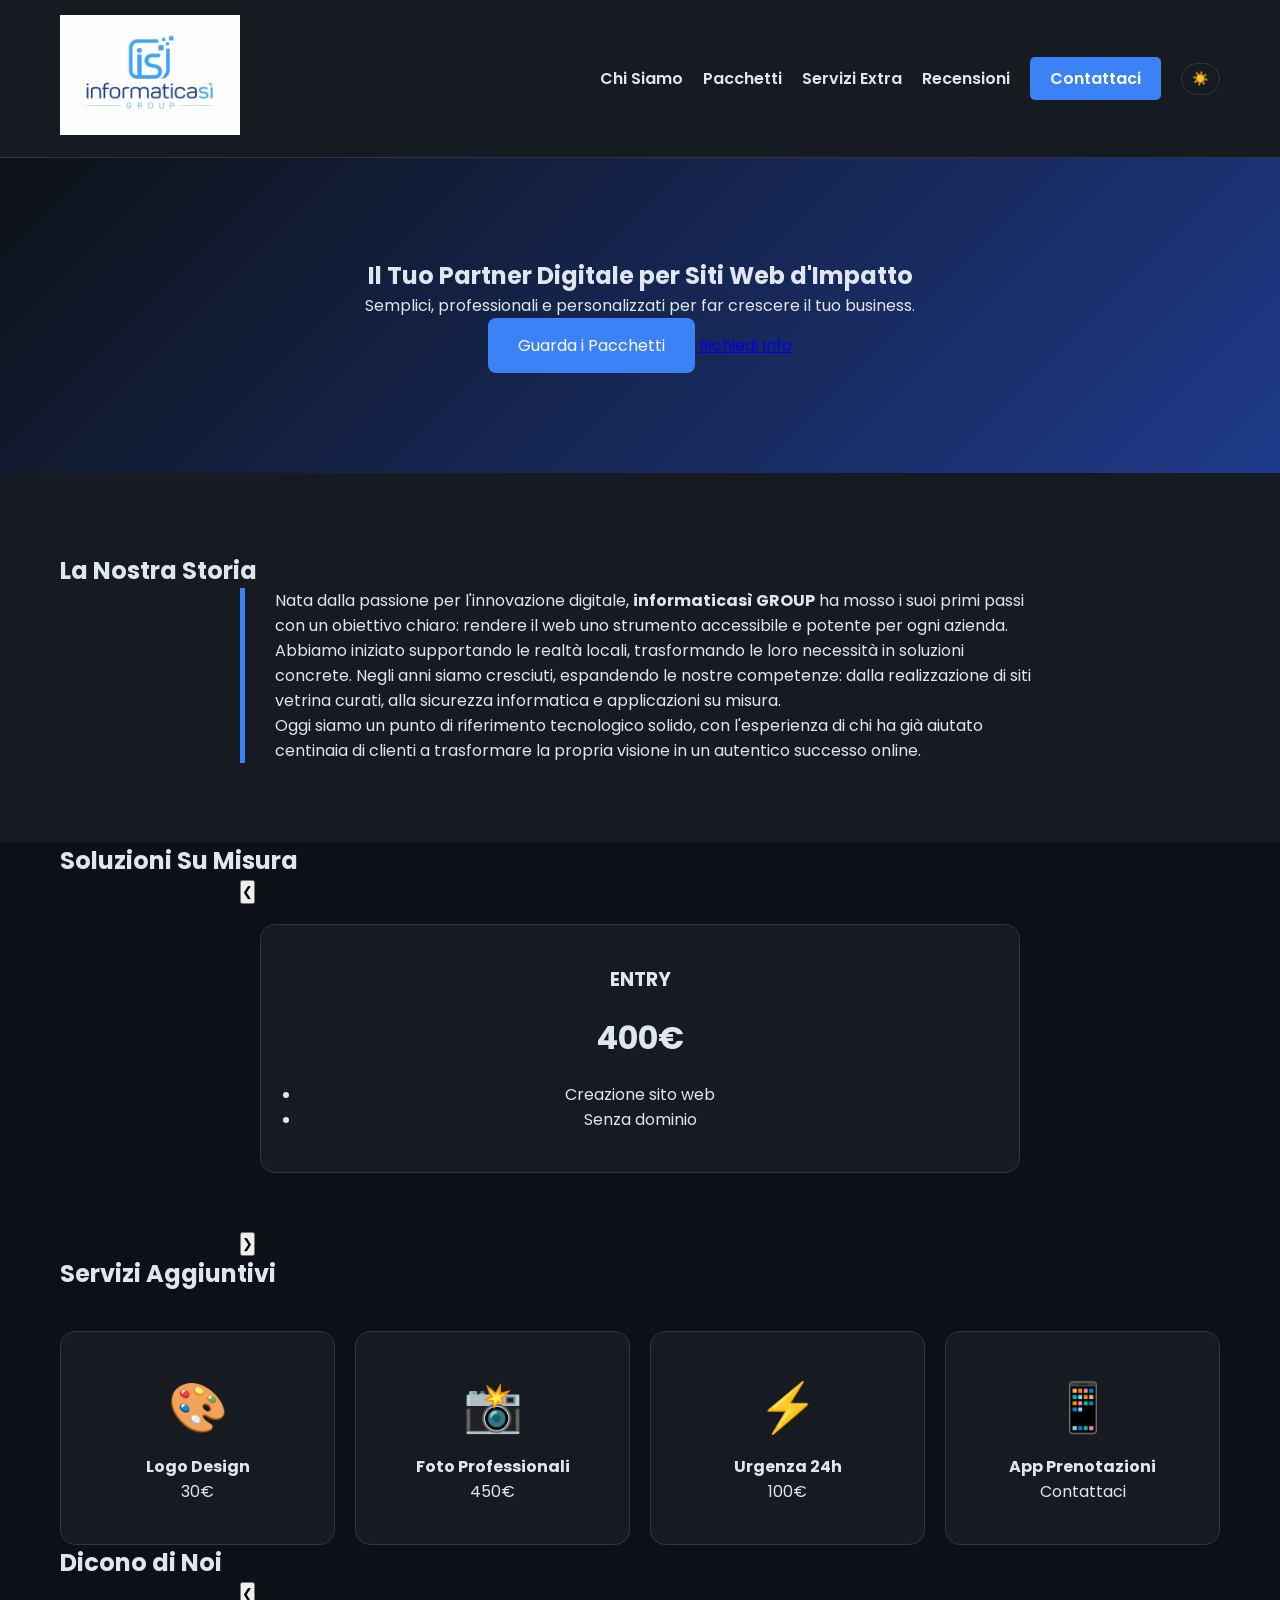
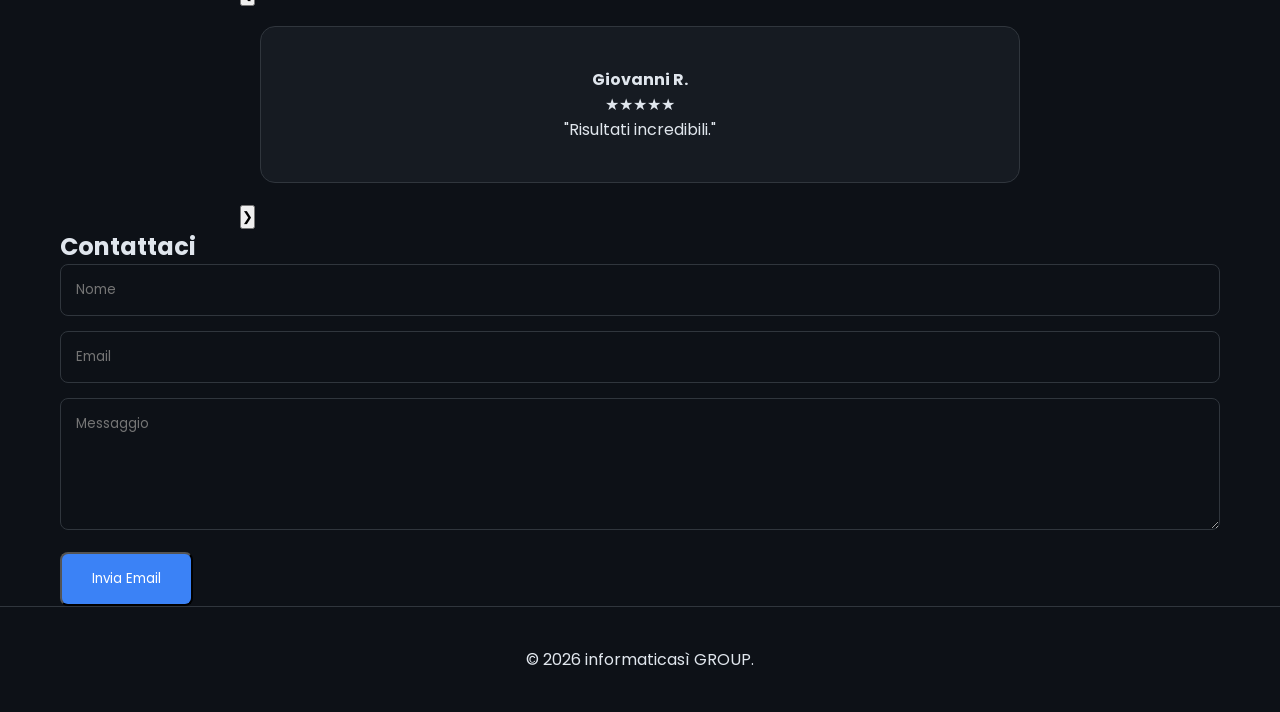
==== index.html @ b67567ad "v2" ====
<!DOCTYPE html>
<html lang="it" data-theme="dark">
<head>
    <meta charset="UTF-8">
    <meta name="viewport" content="width=device-width, initial-scale=1.0">
    <title>informaticasì GROUP - Soluzioni Web Professionali</title>
    <link rel="preconnect" href="https://fonts.googleapis.com">
    <link rel="preconnect" href="https://fonts.gstatic.com" crossorigin>
    <link href="https://fonts.googleapis.com/css2?family=Poppins:wght@300;400;600;700&display=swap" rel="stylesheet">
    <link rel="stylesheet" href="style.css">
</head>
<body>

    <header class="header-main">
        <div class="container header-container">
            <div class="logo-container">
                <img src="logo.jpg" alt="informaticasì GROUP Logo" class="logo-large">
            </div>
            <nav class="nav-main">
                <ul>
                    <li><a href="#storia">Chi Siamo</a></li>
                    <li><a href="#pacchetti">Pacchetti</a></li>
                    <li><a href="#servizi">Servizi Extra</a></li>
                    <li><a href="#recensioni">Recensioni</a></li>
                    <li><a href="#contatti" class="btn-accent">Contattaci</a></li>
                    <li>
                        <button id="theme-toggle" class="theme-btn" aria-label="Cambia Tema">
                            <span class="icon-sun">☀️</span>
                            <span class="icon-moon">🌙</span>
                        </button>
                    </li>
                </ul>
            </nav>
        </div>
    </header>

    <section class="hero-section">
        <div class="container hero-container">
            <div class="hero-content">
                <h1>Il Tuo Partner Digitale per Siti Web d'Impatto</h1>
                <p>Semplici, professionali e personalizzati per far crescere il tuo business.</p>
                <div class="hero-btns">
                    <a href="#pacchetti" class="btn-main">Guarda i Pacchetti</a>
                    <a href="#contatti" class="btn-secondary">Richiedi Info</a>
                </div>
            </div>
        </div>
    </section>

    <section id="storia" class="history-section">
        <div class="container">
            <h2 class="section-title">La Nostra Storia</h2>
            <div class="history-content">
                <div class="history-text">
                    <p>Nata dalla passione per l'innovazione digitale, <strong>informaticasì GROUP</strong> ha mosso i suoi primi passi con un obiettivo chiaro: rendere il web uno strumento accessibile e potente per ogni azienda.</p>
                    <p>Abbiamo iniziato supportando le realtà locali, trasformando le loro necessità in soluzioni concrete. Negli anni siamo cresciuti, espandendo le nostre competenze: dalla realizzazione di siti vetrina curati, alla sicurezza informatica e applicazioni su misura.</p>
                    <p>Oggi siamo un punto di riferimento tecnologico solido, con l'esperienza di chi ha già aiutato centinaia di clienti a trasformare la propria visione in un autentico successo online.</p>
                </div>
            </div>
        </div>
    </section>

    <section id="pacchetti" class="packages-section">
        <div class="container">
            <h2 class="section-title">Soluzioni Su Misura</h2>
            <div class="carousel-container" id="packages-carousel">
                <button class="carousel-btn prev-btn">&#10094;</button>
                <div class="carousel-track">
                    <div class="carousel-slide">
                        <div class="package-card">
                            <h3>ENTRY</h3>
                            <p class="price">400€</p>
                            <ul class="features-list"><li>Creazione sito web</li><li>Senza dominio</li></ul>
                        </div>
                    </div>
                    <div class="carousel-slide">
                        <div class="package-card">
                            <h3>REGULAR</h3>
                            <p class="price">600€</p>
                            <ul class="features-list"><li>Aggiornamenti periodici</li><li>Manutenzione</li><li>No dominio</li></ul>
                        </div>
                    </div>
                    <div class="carousel-slide">
                        <div class="package-card featured">
                            <h3>ADVANCED</h3>
                            <p class="price">1100€</p>
                            <ul class="features-list"><li>Assistenza bot 24/7</li><li>Acquisto dominio</li><li>Sicurezza inclusa</li></ul>
                        </div>
                    </div>
                    <div class="carousel-slide">
                        <div class="package-card premium">
                            <h3>PREMIUM</h3>
                            <p class="price"><span class="strikethrough">2300€</span> <span class="discounted">1800€</span></p>
                            <ul class="features-list"><li>Tutto incluso</li><li>Supporto prioritario</li><li>Ottimizzazione SEO</li></ul>
                        </div>
                    </div>
                </div>
                <button class="carousel-btn next-btn">&#10095;</button>
                <div class="carousel-dots"></div>
            </div>
        </div>
    </section>

    <section id="servizi" class="services-section">
        <div class="container">
            <h2 class="section-title">Servizi Aggiuntivi</h2>
            <div class="services-grid">
                <div class="service-card"><div class="service-icon">🎨</div><h4>Logo Design</h4><p class="service-price">30€</p></div>
                <div class="service-card"><div class="service-icon">📸</div><h4>Foto Professionali</h4><p class="service-price">450€</p></div>
                <div class="service-card"><div class="service-icon">⚡</div><h4>Urgenza 24h</h4><p class="service-price">100€</p></div>
                <div class="service-card"><div class="service-icon">📱</div><h4>App Prenotazioni</h4><p class="service-price">Contattaci</p></div>
            </div>
        </div>
    </section>

    <section id="recensioni" class="reviews-section">
        <div class="container">
            <h2 class="section-title">Dicono di Noi</h2>
            <div class="carousel-container" id="reviews-carousel">
                <button class="carousel-btn prev-btn">&#10094;</button>
                <div class="carousel-track">
                    <div class="carousel-slide"><div class="review-card"><h4>Giovanni R.</h4><div class="rating">★★★★★</div><p>"Risultati incredibili."</p></div></div>
                    <div class="carousel-slide"><div class="review-card"><h4>Marta B.</h4><div class="rating">★★★★★</div><p>"Professionalità unica."</p></div></div>
                    </div>
                <button class="carousel-btn next-btn">&#10095;</button>
                <div class="carousel-dots"></div>
            </div>
        </div>
    </section>

    <section id="contatti" class="contact-section">
        <div class="container">
            <h2 class="section-title">Contattaci</h2>
            <form action="https://formspree.io/f/maqapvoq" method="POST" class="contact-form-modern">
                <div class="form-group"><input type="text" name="name" placeholder="Nome" required></div>
                <div class="form-group"><input type="email" name="_replyto" placeholder="Email" required></div>
                <div class="form-group"><textarea name="message" rows="5" placeholder="Messaggio" required></textarea></div>
                <button type="submit" class="btn-main">Invia Email</button>
            </form>
        </div>
    </section>

    <footer class="footer-main"><p>&copy; 2026 informaticasì GROUP.</p></footer>

    <script src="script.js"></script>
</body>
</html>
---- style.css ----
:root {
    --bg-color: #0d1117;
    --surface-color: #161b22;
    --text-main: #e0e6ed;
    --text-muted: #8b949e;
    --primary-cyan: #3b82f6;
    --accent-gold: #f59e0b;
    --border-color: #30363d;
}

[data-theme="light"] {
    --bg-color: #f4f7f6;
    --surface-color: #ffffff;
    --text-main: #1a1a1a;
    --text-muted: #4a4a4a;
    --border-color: #e5e7eb;
}

* { margin: 0; padding: 0; box-sizing: border-box; font-family: 'Poppins', sans-serif; transition: 0.3s; }
body { background-color: var(--bg-color); color: var(--text-main); }
.container { max-width: 1200px; margin: 0 auto; padding: 0 20px; }

header { background: var(--surface-color); padding: 15px 0; position: sticky; top: 0; z-index: 100; border-bottom: 1px solid var(--border-color); }
.header-container { display: flex; justify-content: space-between; align-items: center; }
.logo-large { max-height: 120px; }

.nav-main ul { display: flex; list-style: none; gap: 20px; align-items: center; }
.nav-main a { text-decoration: none; color: var(--text-main); font-weight: 600; }
.btn-accent { background: var(--primary-cyan); padding: 10px 20px; border-radius: 5px; color: white !important; }

.hero-section { padding: 100px 0; text-align: center; background: linear-gradient(135deg, var(--bg-color), #1e3a8a); }
.btn-main { background: var(--primary-cyan); color: white; padding: 15px 30px; text-decoration: none; border-radius: 8px; display: inline-block; }

.history-section { padding: 80px 0; background: var(--surface-color); }
.history-content { border-left: 5px solid var(--primary-cyan); padding-left: 30px; max-width: 800px; margin: 0 auto; }

.carousel-container { position: relative; overflow: hidden; max-width: 800px; margin: 0 auto; }
.carousel-track { display: flex; transition: 0.5s ease-in-out; }
.carousel-slide { min-width: 100%; padding: 20px; }

.package-card, .review-card, .service-card { background: var(--surface-color); padding: 40px; border-radius: 15px; border: 1px solid var(--border-color); text-align: center; }
.price { font-size: 2rem; font-weight: bold; margin: 20px 0; }
.strikethrough { text-decoration: line-through; color: #ef4444; font-size: 1.2rem; }
.discounted { color: var(--accent-gold); font-size: 2.5rem; }

.services-grid { display: grid; grid-template-columns: repeat(auto-fit, minmax(200px, 1fr)); gap: 20px; margin-top: 40px; }
.service-icon { font-size: 3rem; margin-bottom: 10px; }

.contact-form-modern input, .contact-form-modern textarea { width: 100%; padding: 15px; margin-bottom: 15px; background: var(--bg-color); border: 1px solid var(--border-color); color: var(--text-main); border-radius: 8px; }
.theme-btn { cursor: pointer; background: none; border: 1px solid var(--border-color); color: var(--text-main); padding: 5px 10px; border-radius: 20px; }

[data-theme="dark"] .icon-moon, [data-theme="light"] .icon-sun { display: none; }
footer { padding: 40px; text-align: center; border-top: 1px solid var(--border-color); }
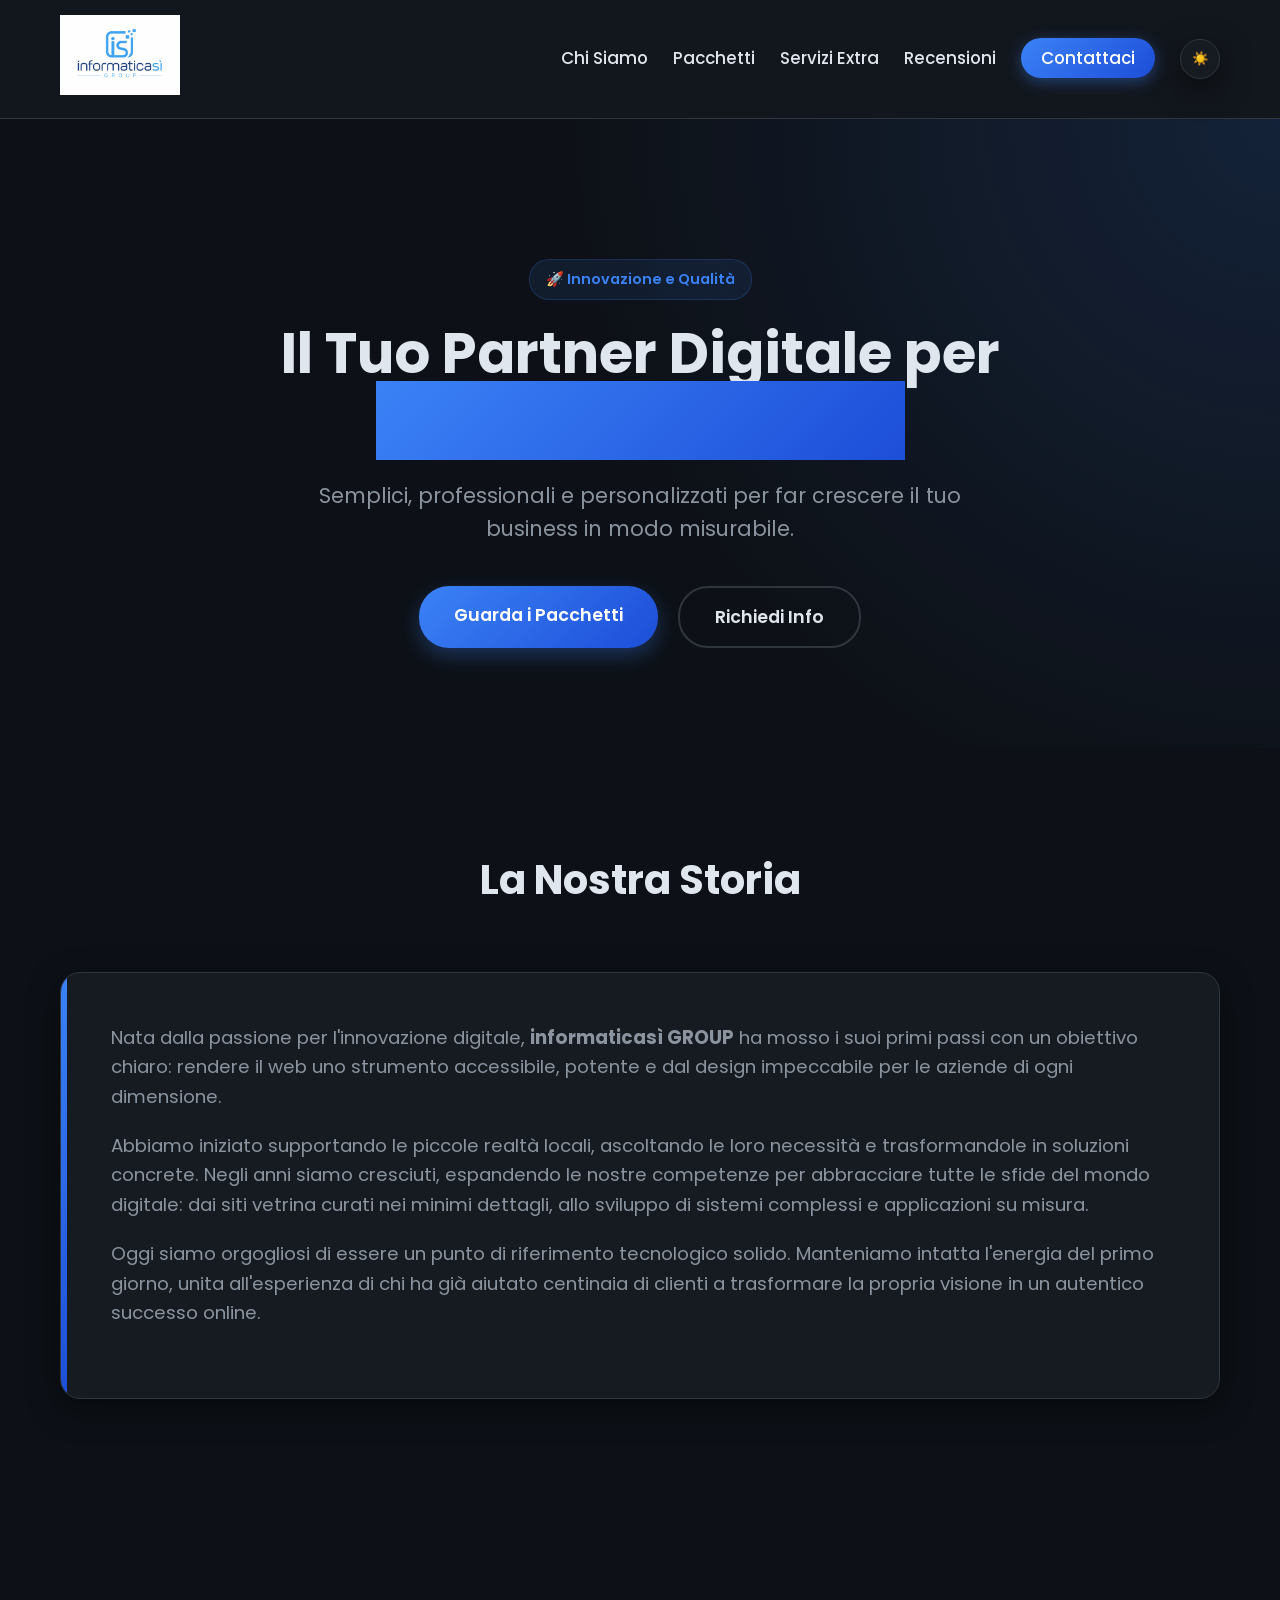
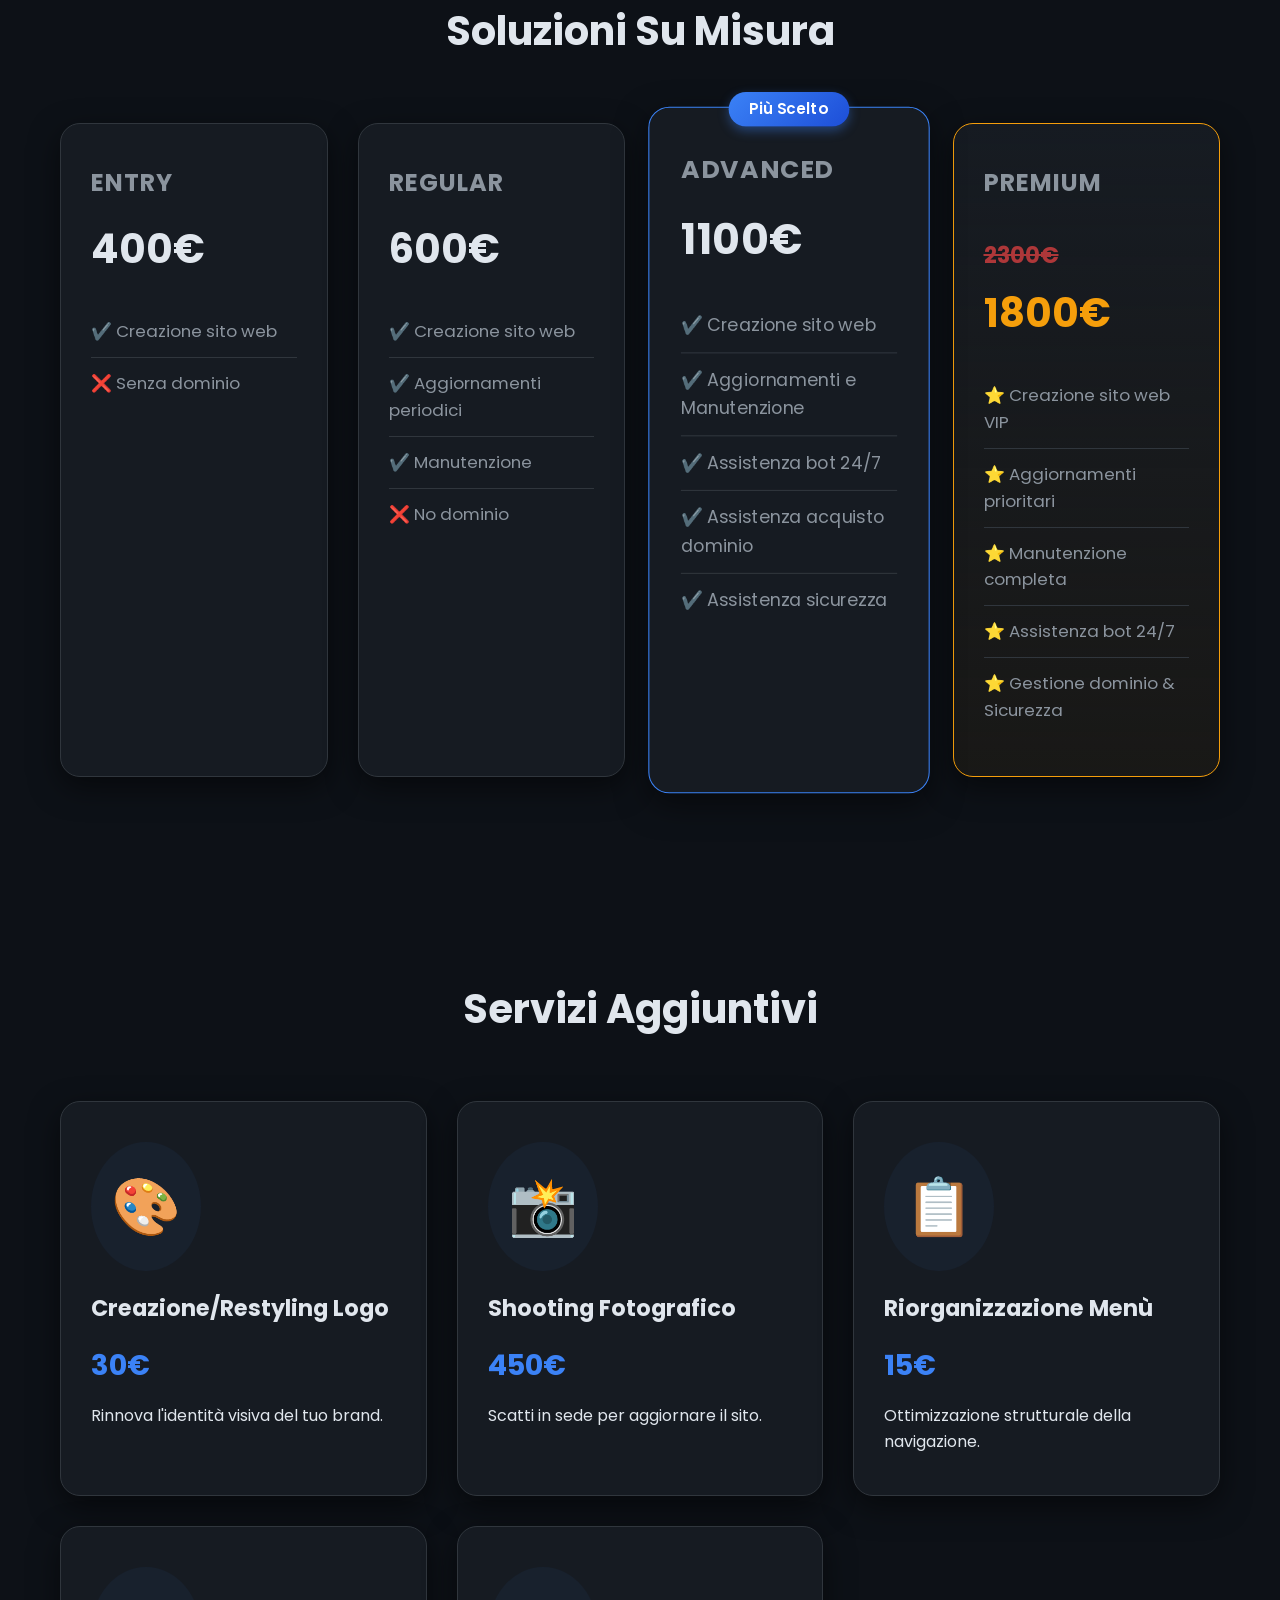
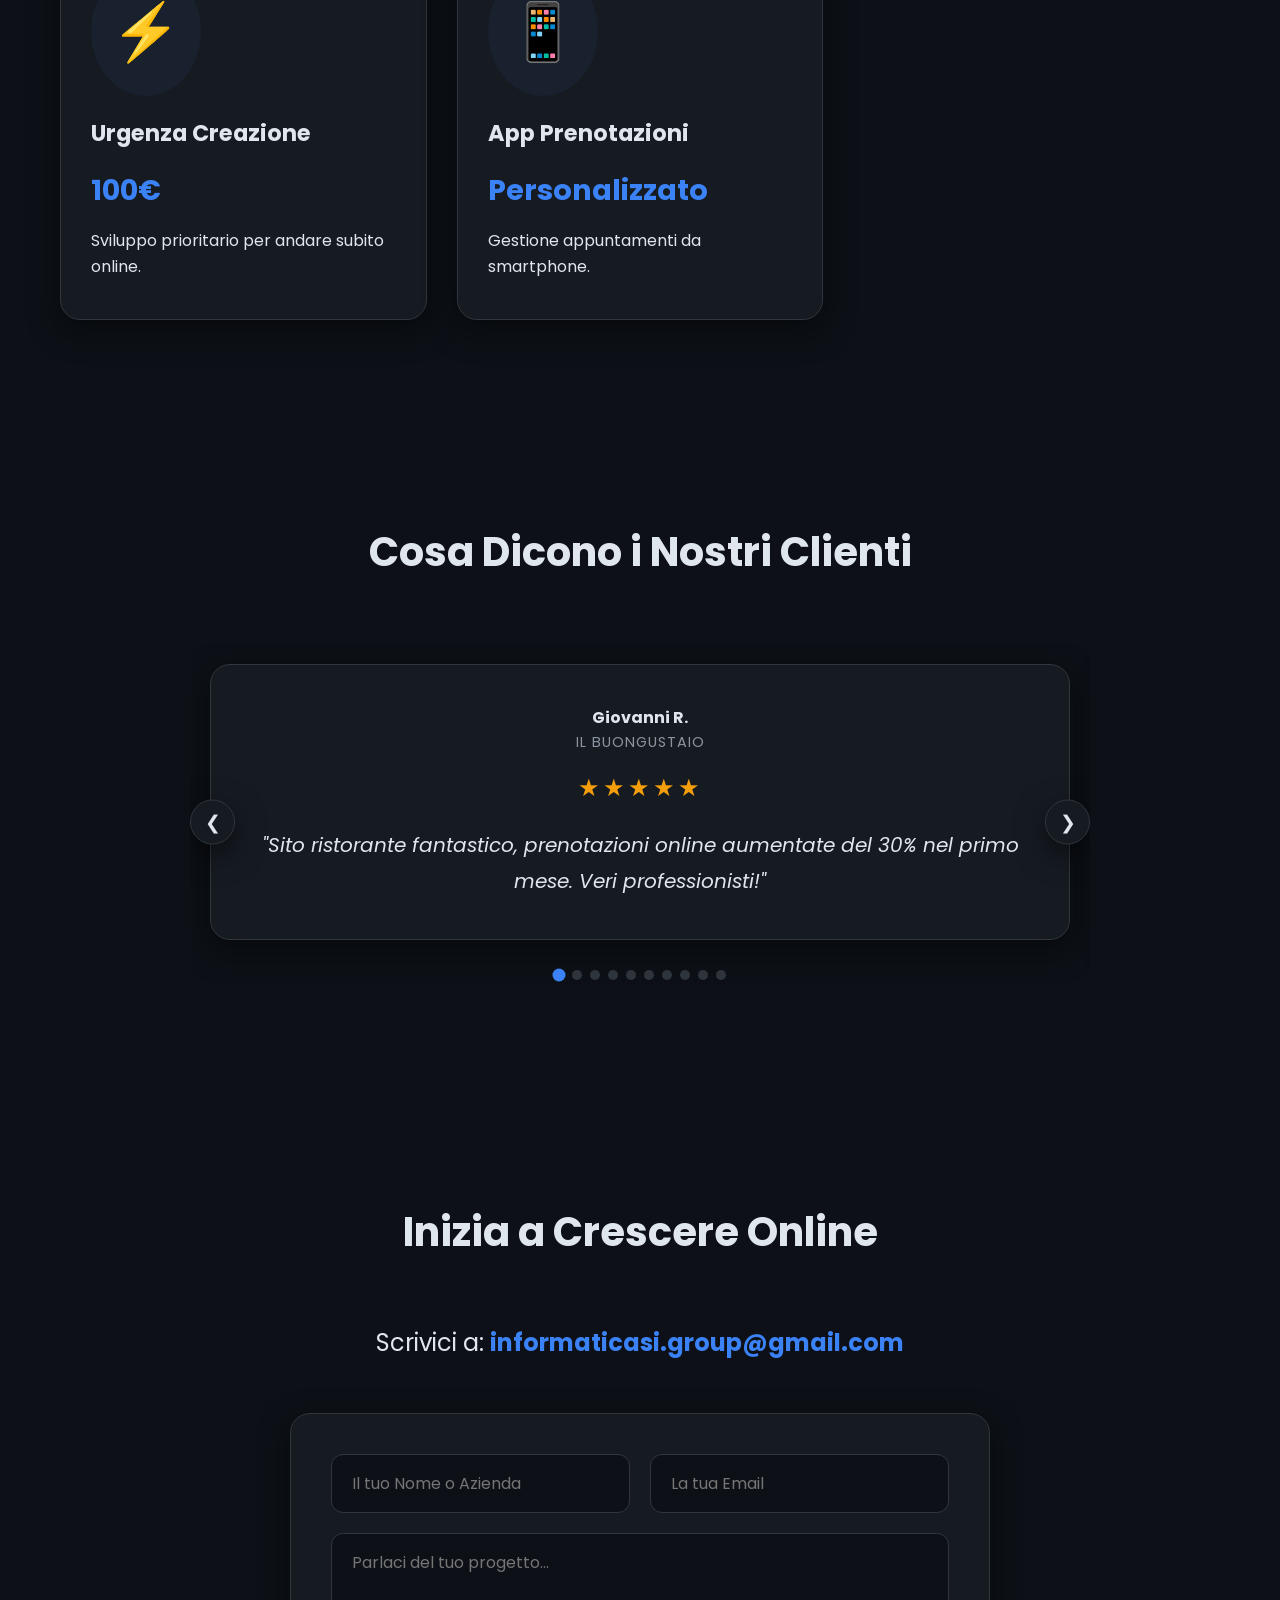
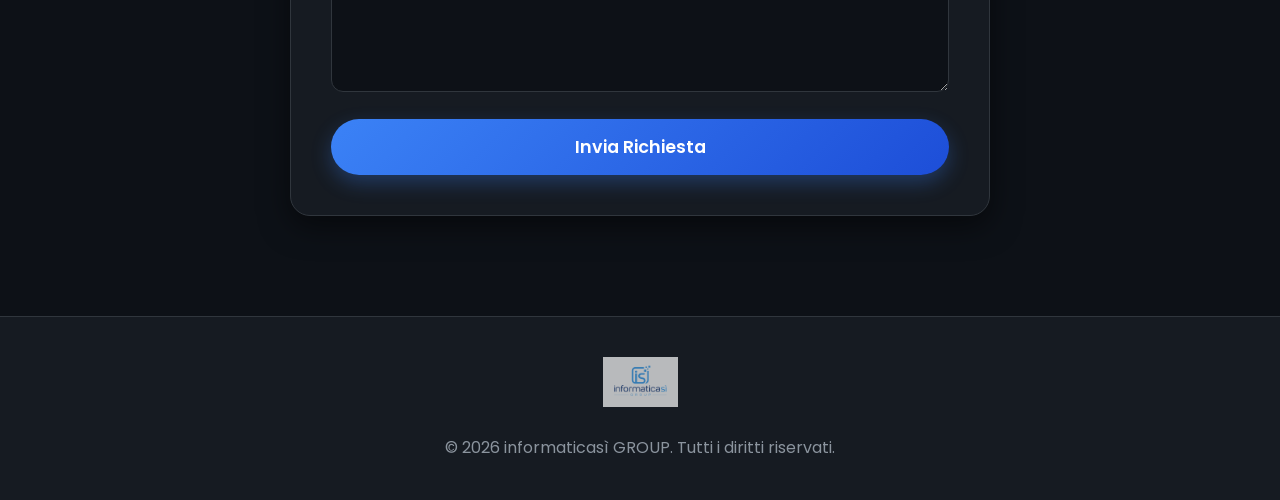
==== commit 7a2ead62: "modifiche allo stile" ====
--- a/index.html
+++ b/index.html
@@ -1,147 +1,386 @@
 <!DOCTYPE html>
 <html lang="it" data-theme="dark">
-<head>
-    <meta charset="UTF-8">
-    <meta name="viewport" content="width=device-width, initial-scale=1.0">
+  <head>
+    <meta charset="UTF-8" />
+    <meta name="viewport" content="width=device-width, initial-scale=1.0" />
     <title>informaticasì GROUP - Soluzioni Web Professionali</title>
-    <link rel="preconnect" href="https://fonts.googleapis.com">
-    <link rel="preconnect" href="https://fonts.gstatic.com" crossorigin>
-    <link href="https://fonts.googleapis.com/css2?family=Poppins:wght@300;400;600;700&display=swap" rel="stylesheet">
-    <link rel="stylesheet" href="style.css">
-</head>
-<body>
-
+    <link rel="preconnect" href="https://fonts.googleapis.com" />
+    <link rel="preconnect" href="https://fonts.gstatic.com" crossorigin />
+    <link
+      href="https://fonts.googleapis.com/css2?family=Poppins:wght@300;400;600;700&display=swap"
+      rel="stylesheet"
+    />
+    <link rel="stylesheet" href="style.css" />
+  </head>
+  <body>
     <header class="header-main">
-        <div class="container header-container">
-            <div class="logo-container">
-                <img src="logo.jpg" alt="informaticasì GROUP Logo" class="logo-large">
-            </div>
-            <nav class="nav-main">
-                <ul>
-                    <li><a href="#storia">Chi Siamo</a></li>
-                    <li><a href="#pacchetti">Pacchetti</a></li>
-                    <li><a href="#servizi">Servizi Extra</a></li>
-                    <li><a href="#recensioni">Recensioni</a></li>
-                    <li><a href="#contatti" class="btn-accent">Contattaci</a></li>
-                    <li>
-                        <button id="theme-toggle" class="theme-btn" aria-label="Cambia Tema">
-                            <span class="icon-sun">☀️</span>
-                            <span class="icon-moon">🌙</span>
-                        </button>
-                    </li>
-                </ul>
-            </nav>
-        </div>
+      <div class="container header-container">
+        <div class="logo-container">
+          <img
+            src="logo.jpg"
+            alt="informaticasì GROUP Logo"
+            class="logo-large"
+          />
+        </div>
+        <nav class="nav-main">
+          <ul>
+            <li><a href="#storia">Chi Siamo</a></li>
+            <li><a href="#pacchetti">Pacchetti</a></li>
+            <li><a href="#servizi">Servizi Extra</a></li>
+            <li><a href="#recensioni">Recensioni</a></li>
+            <li><a href="#contatti" class="btn-accent">Contattaci</a></li>
+            <li>
+              <button
+                id="theme-toggle"
+                class="theme-btn"
+                aria-label="Cambia Tema"
+              >
+                <span class="icon-sun">☀️</span>
+                <span class="icon-moon">🌙</span>
+              </button>
+            </li>
+          </ul>
+        </nav>
+      </div>
     </header>
 
     <section class="hero-section">
-        <div class="container hero-container">
-            <div class="hero-content">
-                <h1>Il Tuo Partner Digitale per Siti Web d'Impatto</h1>
-                <p>Semplici, professionali e personalizzati per far crescere il tuo business.</p>
-                <div class="hero-btns">
-                    <a href="#pacchetti" class="btn-main">Guarda i Pacchetti</a>
-                    <a href="#contatti" class="btn-secondary">Richiedi Info</a>
-                </div>
-            </div>
-        </div>
+      <div class="container hero-container">
+        <div class="hero-content">
+          <span class="badge-hero">🚀 Innovazione e Qualità</span>
+          <h1>
+            Il Tuo Partner Digitale per <br /><span class="highlight"
+              >Siti Web d'Impatto</span
+            >
+          </h1>
+          <p>
+            Semplici, professionali e personalizzati per far crescere il tuo
+            business in modo misurabile.
+          </p>
+          <div class="hero-btns">
+            <a href="#pacchetti" class="btn-main">Guarda i Pacchetti</a>
+            <a href="#contatti" class="btn-secondary">Richiedi Info</a>
+          </div>
+        </div>
+      </div>
     </section>
 
     <section id="storia" class="history-section">
-        <div class="container">
-            <h2 class="section-title">La Nostra Storia</h2>
-            <div class="history-content">
-                <div class="history-text">
-                    <p>Nata dalla passione per l'innovazione digitale, <strong>informaticasì GROUP</strong> ha mosso i suoi primi passi con un obiettivo chiaro: rendere il web uno strumento accessibile e potente per ogni azienda.</p>
-                    <p>Abbiamo iniziato supportando le realtà locali, trasformando le loro necessità in soluzioni concrete. Negli anni siamo cresciuti, espandendo le nostre competenze: dalla realizzazione di siti vetrina curati, alla sicurezza informatica e applicazioni su misura.</p>
-                    <p>Oggi siamo un punto di riferimento tecnologico solido, con l'esperienza di chi ha già aiutato centinaia di clienti a trasformare la propria visione in un autentico successo online.</p>
-                </div>
-            </div>
-        </div>
+      <div class="container">
+        <h2 class="section-title">La Nostra Storia</h2>
+        <div class="history-content">
+          <div class="history-text">
+            <p>
+              Nata dalla passione per l'innovazione digitale,
+              <strong>informaticasì GROUP</strong> ha mosso i suoi primi passi
+              con un obiettivo chiaro: rendere il web uno strumento accessibile,
+              potente e dal design impeccabile per le aziende di ogni
+              dimensione.
+            </p>
+            <p>
+              Abbiamo iniziato supportando le piccole realtà locali, ascoltando
+              le loro necessità e trasformandole in soluzioni concrete. Negli
+              anni siamo cresciuti, espandendo le nostre competenze per
+              abbracciare tutte le sfide del mondo digitale: dai siti vetrina
+              curati nei minimi dettagli, allo sviluppo di sistemi complessi e
+              applicazioni su misura.
+            </p>
+            <p>
+              Oggi siamo orgogliosi di essere un punto di riferimento
+              tecnologico solido. Manteniamo intatta l'energia del primo giorno,
+              unita all'esperienza di chi ha già aiutato centinaia di clienti a
+              trasformare la propria visione in un autentico successo online.
+            </p>
+          </div>
+        </div>
+      </div>
     </section>
 
     <section id="pacchetti" class="packages-section">
-        <div class="container">
-            <h2 class="section-title">Soluzioni Su Misura</h2>
-            <div class="carousel-container" id="packages-carousel">
-                <button class="carousel-btn prev-btn">&#10094;</button>
-                <div class="carousel-track">
-                    <div class="carousel-slide">
-                        <div class="package-card">
-                            <h3>ENTRY</h3>
-                            <p class="price">400€</p>
-                            <ul class="features-list"><li>Creazione sito web</li><li>Senza dominio</li></ul>
-                        </div>
-                    </div>
-                    <div class="carousel-slide">
-                        <div class="package-card">
-                            <h3>REGULAR</h3>
-                            <p class="price">600€</p>
-                            <ul class="features-list"><li>Aggiornamenti periodici</li><li>Manutenzione</li><li>No dominio</li></ul>
-                        </div>
-                    </div>
-                    <div class="carousel-slide">
-                        <div class="package-card featured">
-                            <h3>ADVANCED</h3>
-                            <p class="price">1100€</p>
-                            <ul class="features-list"><li>Assistenza bot 24/7</li><li>Acquisto dominio</li><li>Sicurezza inclusa</li></ul>
-                        </div>
-                    </div>
-                    <div class="carousel-slide">
-                        <div class="package-card premium">
-                            <h3>PREMIUM</h3>
-                            <p class="price"><span class="strikethrough">2300€</span> <span class="discounted">1800€</span></p>
-                            <ul class="features-list"><li>Tutto incluso</li><li>Supporto prioritario</li><li>Ottimizzazione SEO</li></ul>
-                        </div>
-                    </div>
-                </div>
-                <button class="carousel-btn next-btn">&#10095;</button>
-                <div class="carousel-dots"></div>
-            </div>
-        </div>
+      <div class="container">
+        <h2 class="section-title">Soluzioni Su Misura</h2>
+        <div class="packages-grid">
+          <div class="package-card">
+            <div class="card-header">
+              <h3>ENTRY</h3>
+              <p class="price">400€</p>
+            </div>
+            <ul class="features-list">
+              <li>✔️ Creazione sito web</li>
+              <li>❌ Senza dominio</li>
+            </ul>
+          </div>
+
+          <div class="package-card">
+            <div class="card-header">
+              <h3>REGULAR</h3>
+              <p class="price">600€</p>
+            </div>
+            <ul class="features-list">
+              <li>✔️ Creazione sito web</li>
+              <li>✔️ Aggiornamenti periodici</li>
+              <li>✔️ Manutenzione</li>
+              <li>❌ No dominio</li>
+            </ul>
+          </div>
+
+          <div class="package-card featured">
+            <div class="badge-popular">Più Scelto</div>
+            <div class="card-header">
+              <h3>ADVANCED</h3>
+              <p class="price">1100€</p>
+            </div>
+            <ul class="features-list">
+              <li>✔️ Creazione sito web</li>
+              <li>✔️ Aggiornamenti e Manutenzione</li>
+              <li>✔️ Assistenza bot 24/7</li>
+              <li>✔️ Assistenza acquisto dominio</li>
+              <li>✔️ Assistenza sicurezza</li>
+            </ul>
+          </div>
+
+          <div class="package-card premium">
+            <div class="card-header">
+              <h3>PREMIUM</h3>
+              <p class="price">
+                <span class="strikethrough">2300€</span>
+                <span class="discounted">1800€</span>
+              </p>
+            </div>
+            <ul class="features-list">
+              <li>⭐ Creazione sito web VIP</li>
+              <li>⭐ Aggiornamenti prioritari</li>
+              <li>⭐ Manutenzione completa</li>
+              <li>⭐ Assistenza bot 24/7</li>
+              <li>⭐ Gestione dominio & Sicurezza</li>
+            </ul>
+          </div>
+        </div>
+      </div>
     </section>
 
     <section id="servizi" class="services-section">
-        <div class="container">
-            <h2 class="section-title">Servizi Aggiuntivi</h2>
-            <div class="services-grid">
-                <div class="service-card"><div class="service-icon">🎨</div><h4>Logo Design</h4><p class="service-price">30€</p></div>
-                <div class="service-card"><div class="service-icon">📸</div><h4>Foto Professionali</h4><p class="service-price">450€</p></div>
-                <div class="service-card"><div class="service-icon">⚡</div><h4>Urgenza 24h</h4><p class="service-price">100€</p></div>
-                <div class="service-card"><div class="service-icon">📱</div><h4>App Prenotazioni</h4><p class="service-price">Contattaci</p></div>
-            </div>
-        </div>
+      <div class="container">
+        <h2 class="section-title">Servizi Aggiuntivi</h2>
+        <div class="services-grid">
+          <div class="service-card">
+            <div class="service-icon">🎨</div>
+            <h4>Creazione/Restyling Logo</h4>
+            <p class="service-price">30€</p>
+            <p class="service-desc">Rinnova l'identità visiva del tuo brand.</p>
+          </div>
+          <div class="service-card">
+            <div class="service-icon">📸</div>
+            <h4>Shooting Fotografico</h4>
+            <p class="service-price">450€</p>
+            <p class="service-desc">Scatti in sede per aggiornare il sito.</p>
+          </div>
+          <div class="service-card">
+            <div class="service-icon">📋</div>
+            <h4>Riorganizzazione Menù</h4>
+            <p class="service-price">15€</p>
+            <p class="service-desc">
+              Ottimizzazione strutturale della navigazione.
+            </p>
+          </div>
+          <div class="service-card">
+            <div class="service-icon">⚡</div>
+            <h4>Urgenza Creazione</h4>
+            <p class="service-price">100€</p>
+            <p class="service-desc">
+              Sviluppo prioritario per andare subito online.
+            </p>
+          </div>
+          <div class="service-card">
+            <div class="service-icon">📱</div>
+            <h4>App Prenotazioni</h4>
+            <p class="service-price">Personalizzato</p>
+            <p class="service-desc">Gestione appuntamenti da smartphone.</p>
+          </div>
+        </div>
+      </div>
     </section>
 
     <section id="recensioni" class="reviews-section">
-        <div class="container">
-            <h2 class="section-title">Dicono di Noi</h2>
-            <div class="carousel-container" id="reviews-carousel">
-                <button class="carousel-btn prev-btn">&#10094;</button>
-                <div class="carousel-track">
-                    <div class="carousel-slide"><div class="review-card"><h4>Giovanni R.</h4><div class="rating">★★★★★</div><p>"Risultati incredibili."</p></div></div>
-                    <div class="carousel-slide"><div class="review-card"><h4>Marta B.</h4><div class="rating">★★★★★</div><p>"Professionalità unica."</p></div></div>
-                    </div>
-                <button class="carousel-btn next-btn">&#10095;</button>
-                <div class="carousel-dots"></div>
-            </div>
-        </div>
+      <div class="container">
+        <h2 class="section-title">Cosa Dicono i Nostri Clienti</h2>
+        <div class="carousel-container" id="reviews-carousel">
+          <button class="carousel-btn prev-btn">&#10094;</button>
+          <div class="carousel-track">
+            <div class="carousel-slide">
+              <div class="review-card">
+                <h4>Giovanni R.</h4>
+                <p class="client-role">Il Buongustaio</p>
+                <div class="rating">★★★★★</div>
+                <p class="review-text">
+                  "Sito ristorante fantastico, prenotazioni online aumentate del
+                  30% nel primo mese. Veri professionisti!"
+                </p>
+              </div>
+            </div>
+            <div class="carousel-slide">
+              <div class="review-card">
+                <h4>Marta B.</h4>
+                <p class="client-role">Tech Solutions</p>
+                <div class="rating">★★★★★</div>
+                <p class="review-text">
+                  "Il nuovo logo è esattamente ciò di cui avevamo bisogno. Brand
+                  moderno e consegna puntualissima."
+                </p>
+              </div>
+            </div>
+            <div class="carousel-slide">
+              <div class="review-card">
+                <h4>Pietro L.</h4>
+                <p class="client-role">E-commerce Start</p>
+                <div class="rating">★★★★★</div>
+                <p class="review-text">
+                  "Pacchetto Premium pazzesco. L'assistenza bot 24/7 ha ridotto
+                  le email di supporto del 50%."
+                </p>
+              </div>
+            </div>
+            <div class="carousel-slide">
+              <div class="review-card">
+                <h4>Laura F.</h4>
+                <p class="client-role">Studio Legale F&C</p>
+                <div class="rating">★★★★★</div>
+                <p class="review-text">
+                  "Sito elegante e istituzionale, perfetto per il nostro studio.
+                  Comunicazione eccellente durante tutto lo sviluppo."
+                </p>
+              </div>
+            </div>
+            <div class="carousel-slide">
+              <div class="review-card">
+                <h4>Marco T.</h4>
+                <p class="client-role">Palestra IronGym</p>
+                <div class="rating">★★★★★</div>
+                <p class="review-text">
+                  "L'app per le prenotazioni integrata nel sito ha cambiato la
+                  vita a noi e ai nostri iscritti. Top!"
+                </p>
+              </div>
+            </div>
+            <div class="carousel-slide">
+              <div class="review-card">
+                <h4>Sofia C.</h4>
+                <p class="client-role">Boutique Chic</p>
+                <div class="rating">★★★★☆</div>
+                <p class="review-text">
+                  "Ottimo shooting fotografico in negozio. Le foto sul sito
+                  rendono finalmente giustizia ai nostri abiti."
+                </p>
+              </div>
+            </div>
+            <div class="carousel-slide">
+              <div class="review-card">
+                <h4>Antonio V.</h4>
+                <p class="client-role">Autosalone Veloce</p>
+                <div class="rating">★★★★★</div>
+                <p class="review-text">
+                  "Avevo urgenza per una fiera e hanno creato un sito vetrina
+                  spettacolare in tempi letteralmente da record."
+                </p>
+              </div>
+            </div>
+            <div class="carousel-slide">
+              <div class="review-card">
+                <h4>Elena D.</h4>
+                <p class="client-role">B&B La Terrazza</p>
+                <div class="rating">★★★★★</div>
+                <p class="review-text">
+                  "Ci hanno guidato nell'acquisto del dominio e configurato
+                  tutto. Ora riceviamo molte più prenotazioni dirette."
+                </p>
+              </div>
+            </div>
+            <div class="carousel-slide">
+              <div class="review-card">
+                <h4>Davide P.</h4>
+                <p class="client-role">Studio Architettura</p>
+                <div class="rating">★★★★★</div>
+                <p class="review-text">
+                  "Minimal e pulito, riflette perfettamente i nostri progetti.
+                  La riorganizzazione dei menù è stata un'ottima intuizione."
+                </p>
+              </div>
+            </div>
+            <div class="carousel-slide">
+              <div class="review-card">
+                <h4>Chiara M.</h4>
+                <p class="client-role">Freelance Designer</p>
+                <div class="rating">★★★★★</div>
+                <p class="review-text">
+                  "Il pacchetto Entry è perfetto per chi inizia. Rapporto
+                  qualità-prezzo imbattibile sul mercato."
+                </p>
+              </div>
+            </div>
+          </div>
+          <button class="carousel-btn next-btn">&#10095;</button>
+          <div class="carousel-dots"></div>
+        </div>
+      </div>
     </section>
 
     <section id="contatti" class="contact-section">
-        <div class="container">
-            <h2 class="section-title">Contattaci</h2>
-            <form action="https://formspree.io/f/maqapvoq" method="POST" class="contact-form-modern">
-                <div class="form-group"><input type="text" name="name" placeholder="Nome" required></div>
-                <div class="form-group"><input type="email" name="_replyto" placeholder="Email" required></div>
-                <div class="form-group"><textarea name="message" rows="5" placeholder="Messaggio" required></textarea></div>
-                <button type="submit" class="btn-main">Invia Email</button>
-            </form>
-        </div>
-    </section>
-
-    <footer class="footer-main"><p>&copy; 2026 informaticasì GROUP.</p></footer>
+      <div class="container">
+        <h2 class="section-title">Inizia a Crescere Online</h2>
+        <p class="contact-email">
+          Scrivici a:
+          <a href="mailto:informaticasi.group@gmail.com"
+            >informaticasi.group@gmail.com</a
+          >
+        </p>
+
+        <form
+          action="https://formspree.io/f/IL_TUO_ID_FORMSPREE"
+          method="POST"
+          class="contact-form-modern"
+        >
+          <div class="form-grid">
+            <div class="form-group">
+              <input
+                type="text"
+                name="name"
+                placeholder="Il tuo Nome o Azienda"
+                required
+              />
+            </div>
+            <div class="form-group">
+              <input
+                type="email"
+                name="_replyto"
+                placeholder="La tua Email"
+                required
+              />
+            </div>
+          </div>
+          <div class="form-group">
+            <textarea
+              name="message"
+              rows="5"
+              placeholder="Parlaci del tuo progetto..."
+              required
+            ></textarea>
+          </div>
+          <button type="submit" class="btn-main btn-full">
+            Invia Richiesta
+          </button>
+        </form>
+      </div>
+    </section>
+
+    <footer class="footer-main">
+      <div class="container">
+        <div class="logo-container">
+          <img src="logo.jpg" alt="Logo" class="logo-small" />
+        </div>
+        <p>&copy; 2026 informaticasì GROUP. Tutti i diritti riservati.</p>
+      </div>
+    </footer>
 
     <script src="script.js"></script>
-</body>
-</html>+  </body>
+</html>
--- a/style.css
+++ b/style.css
@@ -1,53 +1,624 @@
 :root {
-    --bg-color: #0d1117;
-    --surface-color: #161b22;
-    --text-main: #e0e6ed;
-    --text-muted: #8b949e;
-    --primary-cyan: #3b82f6;
-    --accent-gold: #f59e0b;
-    --border-color: #30363d;
+  /* DARK THEME (Default) */
+  --bg-color: #0d1117;
+  --surface-color: #161b22;
+  --glass-bg: rgba(22, 27, 34, 0.7);
+  --text-main: #e0e6ed;
+  --text-muted: #8b949e;
+  --primary-cyan: #3b82f6;
+  --primary-gradient: linear-gradient(135deg, #3b82f6, #1d4ed8);
+  --accent-gold: #f59e0b;
+  --border-color: #30363d;
+  --shadow: 0 10px 30px rgba(0, 0, 0, 0.5);
+  --hover-shadow: 0 20px 40px rgba(59, 130, 246, 0.2);
 }
 
 [data-theme="light"] {
-    --bg-color: #f4f7f6;
-    --surface-color: #ffffff;
-    --text-main: #1a1a1a;
-    --text-muted: #4a4a4a;
-    --border-color: #e5e7eb;
-}
-
-* { margin: 0; padding: 0; box-sizing: border-box; font-family: 'Poppins', sans-serif; transition: 0.3s; }
-body { background-color: var(--bg-color); color: var(--text-main); }
-.container { max-width: 1200px; margin: 0 auto; padding: 0 20px; }
-
-header { background: var(--surface-color); padding: 15px 0; position: sticky; top: 0; z-index: 100; border-bottom: 1px solid var(--border-color); }
-.header-container { display: flex; justify-content: space-between; align-items: center; }
-.logo-large { max-height: 120px; }
-
-.nav-main ul { display: flex; list-style: none; gap: 20px; align-items: center; }
-.nav-main a { text-decoration: none; color: var(--text-main); font-weight: 600; }
-.btn-accent { background: var(--primary-cyan); padding: 10px 20px; border-radius: 5px; color: white !important; }
-
-.hero-section { padding: 100px 0; text-align: center; background: linear-gradient(135deg, var(--bg-color), #1e3a8a); }
-.btn-main { background: var(--primary-cyan); color: white; padding: 15px 30px; text-decoration: none; border-radius: 8px; display: inline-block; }
-
-.history-section { padding: 80px 0; background: var(--surface-color); }
-.history-content { border-left: 5px solid var(--primary-cyan); padding-left: 30px; max-width: 800px; margin: 0 auto; }
-
-.carousel-container { position: relative; overflow: hidden; max-width: 800px; margin: 0 auto; }
-.carousel-track { display: flex; transition: 0.5s ease-in-out; }
-.carousel-slide { min-width: 100%; padding: 20px; }
-
-.package-card, .review-card, .service-card { background: var(--surface-color); padding: 40px; border-radius: 15px; border: 1px solid var(--border-color); text-align: center; }
-.price { font-size: 2rem; font-weight: bold; margin: 20px 0; }
-.strikethrough { text-decoration: line-through; color: #ef4444; font-size: 1.2rem; }
-.discounted { color: var(--accent-gold); font-size: 2.5rem; }
-
-.services-grid { display: grid; grid-template-columns: repeat(auto-fit, minmax(200px, 1fr)); gap: 20px; margin-top: 40px; }
-.service-icon { font-size: 3rem; margin-bottom: 10px; }
-
-.contact-form-modern input, .contact-form-modern textarea { width: 100%; padding: 15px; margin-bottom: 15px; background: var(--bg-color); border: 1px solid var(--border-color); color: var(--text-main); border-radius: 8px; }
-.theme-btn { cursor: pointer; background: none; border: 1px solid var(--border-color); color: var(--text-main); padding: 5px 10px; border-radius: 20px; }
-
-[data-theme="dark"] .icon-moon, [data-theme="light"] .icon-sun { display: none; }
-footer { padding: 40px; text-align: center; border-top: 1px solid var(--border-color); }+  /* LIGHT THEME */
+  --bg-color: #f8fafc;
+  --surface-color: #ffffff;
+  --glass-bg: rgba(255, 255, 255, 0.8);
+  --text-main: #0f172a;
+  --text-muted: #475569;
+  --primary-cyan: #2563eb;
+  --primary-gradient: linear-gradient(135deg, #60a5fa, #2563eb);
+  --accent-gold: #d97706;
+  --border-color: #e2e8f0;
+  --shadow: 0 10px 30px rgba(0, 0, 0, 0.05);
+  --hover-shadow: 0 20px 40px rgba(37, 99, 235, 0.15);
+}
+
+* {
+  margin: 0;
+  padding: 0;
+  box-sizing: border-box;
+  font-family: "Poppins", sans-serif;
+  transition: background-color 0.3s, color 0.3s, border-color 0.3s;
+}
+html {
+  scroll-behavior: smooth;
+}
+body {
+  background-color: var(--bg-color);
+  color: var(--text-main);
+  line-height: 1.6;
+  overflow-x: hidden;
+}
+.container {
+  max-width: 1200px;
+  margin: 0 auto;
+  padding: 0 20px;
+}
+
+/* HEADER - Glassmorphism */
+header.header-main {
+  background: var(--glass-bg);
+  backdrop-filter: blur(12px);
+  -webkit-backdrop-filter: blur(12px);
+  padding: 15px 0;
+  position: sticky;
+  top: 0;
+  z-index: 1000;
+  border-bottom: 1px solid var(--border-color);
+}
+.header-container {
+  display: flex;
+  justify-content: space-between;
+  align-items: center;
+}
+.logo-large {
+  max-height: 80px;
+  transition: 0.3s;
+}
+
+.nav-main ul {
+  list-style: none;
+  display: flex;
+  gap: 25px;
+  align-items: center;
+}
+.nav-main a {
+  text-decoration: none;
+  color: var(--text-main);
+  font-weight: 500;
+  font-size: 1.05rem;
+  transition: color 0.3s;
+}
+.nav-main a:hover {
+  color: var(--primary-cyan);
+}
+.btn-accent {
+  background: var(--primary-gradient);
+  color: #fff !important;
+  padding: 8px 20px;
+  border-radius: 30px;
+  box-shadow: 0 4px 15px rgba(59, 130, 246, 0.4);
+}
+.btn-accent:hover {
+  transform: translateY(-2px);
+  box-shadow: 0 6px 20px rgba(59, 130, 246, 0.6);
+}
+
+.theme-btn {
+  background: var(--surface-color);
+  border: 1px solid var(--border-color);
+  color: var(--text-main);
+  padding: 8px;
+  border-radius: 50%;
+  cursor: pointer;
+  display: flex;
+  align-items: center;
+  justify-content: center;
+  width: 40px;
+  height: 40px;
+  box-shadow: var(--shadow);
+}
+[data-theme="dark"] .icon-moon {
+  display: none;
+}
+[data-theme="light"] .icon-sun {
+  display: none;
+}
+
+/* HERO SECTION */
+.hero-section {
+  padding: 140px 0 100px;
+  background: radial-gradient(
+      circle at top right,
+      rgba(59, 130, 246, 0.15),
+      transparent 50%
+    ),
+    var(--bg-color);
+  text-align: center;
+}
+.badge-hero {
+  background: rgba(59, 130, 246, 0.1);
+  color: var(--primary-cyan);
+  padding: 8px 16px;
+  border-radius: 20px;
+  font-weight: 600;
+  font-size: 0.9rem;
+  display: inline-block;
+  margin-bottom: 20px;
+  border: 1px solid rgba(59, 130, 246, 0.2);
+}
+.hero-content h1 {
+  font-size: 3.5rem;
+  font-weight: 700;
+  margin-bottom: 25px;
+  line-height: 1.2;
+}
+.highlight {
+  background: var(--primary-gradient);
+  -webkit-text-fill-color: transparent;
+}
+.hero-content p {
+  font-size: 1.3rem;
+  color: var(--text-muted);
+  margin-bottom: 40px;
+  max-width: 700px;
+  margin-inline: auto;
+}
+.hero-btns {
+  display: flex;
+  gap: 20px;
+  justify-content: center;
+}
+
+/* BUTTONS */
+.btn-main,
+.btn-secondary {
+  display: inline-block;
+  padding: 15px 35px;
+  border-radius: 30px;
+  font-weight: 600;
+  text-decoration: none;
+  font-size: 1.1rem;
+  cursor: pointer;
+  transition: 0.3s;
+}
+.btn-main {
+  background: var(--primary-gradient);
+  color: #fff;
+  box-shadow: 0 8px 20px rgba(59, 130, 246, 0.3);
+  border: none;
+}
+.btn-main:hover {
+  transform: translateY(-3px);
+  box-shadow: 0 12px 25px rgba(59, 130, 246, 0.5);
+  color: #fff;
+}
+.btn-secondary {
+  background: transparent;
+  border: 2px solid var(--border-color);
+  color: var(--text-main);
+}
+.btn-secondary:hover {
+  background: var(--surface-color);
+  border-color: var(--primary-cyan);
+  color: var(--primary-cyan);
+}
+.btn-full {
+  width: 100%;
+  text-align: center;
+}
+
+/* SECTIONS */
+.history-section,
+.packages-section,
+.services-section,
+.reviews-section,
+.contact-section {
+  padding: 100px 0;
+}
+.section-title {
+  text-align: center;
+  color: var(--text-main);
+  font-size: 2.5rem;
+  font-weight: 700;
+  margin-bottom: 60px;
+}
+
+/* STORIA */
+.history-content {
+  background: var(--surface-color);
+  padding: 50px;
+  border-radius: 20px;
+  box-shadow: var(--shadow);
+  border: 1px solid var(--border-color);
+  position: relative;
+  overflow: hidden;
+}
+.history-content::before {
+  content: "";
+  position: absolute;
+  left: 0;
+  top: 0;
+  bottom: 0;
+  width: 6px;
+  background: var(--primary-gradient);
+}
+.history-text p {
+  font-size: 1.15rem;
+  color: var(--text-muted);
+  margin-bottom: 20px;
+}
+
+/* PACCHETTI (GRID PER DESKTOP) */
+.packages-grid {
+  display: grid;
+  grid-template-columns: repeat(auto-fit, minmax(250px, 1fr));
+  gap: 30px;
+}
+.package-card,
+.service-card,
+.review-card {
+  background: var(--surface-color);
+  padding: 40px 30px;
+  border-radius: 20px;
+  box-shadow: var(--shadow);
+  border: 1px solid var(--border-color);
+  transition: 0.4s cubic-bezier(0.175, 0.885, 0.32, 1.275);
+  position: relative;
+}
+.package-card:hover,
+.service-card:hover {
+  transform: translateY(-10px);
+  box-shadow: var(--hover-shadow);
+  border-color: var(--primary-cyan);
+}
+
+.package-card.featured {
+  border-color: var(--primary-cyan);
+  transform: scale(1.05);
+  z-index: 1;
+}
+.package-card.featured:hover {
+  transform: scale(1.05) translateY(-10px);
+}
+.package-card.premium {
+  border-color: var(--accent-gold);
+  background: linear-gradient(
+    180deg,
+    var(--surface-color) 0%,
+    rgba(245, 158, 11, 0.05) 100%
+  );
+}
+.badge-popular {
+  position: absolute;
+  top: -15px;
+  left: 50%;
+  transform: translateX(-50%);
+  background: var(--primary-gradient);
+  color: #fff;
+  padding: 5px 20px;
+  border-radius: 20px;
+  font-size: 0.9rem;
+  font-weight: 600;
+  box-shadow: 0 4px 10px rgba(59, 130, 246, 0.4);
+}
+
+.card-header h3 {
+  font-size: 1.5rem;
+  letter-spacing: 1px;
+  color: var(--text-muted);
+}
+.price {
+  font-size: 2.5rem;
+  font-weight: 700;
+  color: var(--text-main);
+  margin: 15px 0 25px;
+}
+.strikethrough {
+  text-decoration: line-through;
+  color: #ef4444;
+  font-size: 1.4rem;
+  opacity: 0.7;
+  margin-right: 10px;
+}
+.discounted {
+  color: var(--accent-gold);
+}
+.features-list {
+  list-style: none;
+  text-align: left;
+  color: var(--text-muted);
+}
+.features-list li {
+  padding: 12px 0;
+  border-bottom: 1px solid var(--border-color);
+  font-size: 1.05rem;
+}
+.features-list li:last-child {
+  border: none;
+}
+
+/* SERVIZI GRID */
+.services-grid {
+  display: grid;
+  grid-template-columns: repeat(auto-fit, minmax(300px, 1fr));
+  gap: 30px;
+}
+.service-icon {
+  font-size: 3.5rem;
+  margin-bottom: 20px;
+  display: inline-block;
+  padding: 20px;
+  background: rgba(59, 130, 246, 0.05);
+  border-radius: 50%;
+}
+.service-card h4 {
+  font-size: 1.4rem;
+  margin-bottom: 15px;
+}
+.service-price {
+  font-size: 1.8rem;
+  font-weight: 700;
+  color: var(--primary-cyan);
+  margin-bottom: 15px;
+}
+
+/* RECENSIONI CAROUSEL */
+.carousel-container {
+  position: relative;
+  max-width: 900px;
+  margin: 0 auto;
+  overflow: hidden;
+  padding: 20px 0;
+  touch-action: pan-y;
+}
+.carousel-track {
+  display: flex;
+  transition: transform 0.5s ease-out;
+}
+.carousel-slide {
+  min-width: 100%;
+  padding: 0 20px;
+  box-sizing: border-box;
+}
+.review-card {
+  text-align: center;
+}
+.client-role {
+  color: var(--text-muted);
+  font-size: 0.9rem;
+  margin-bottom: 15px;
+  text-transform: uppercase;
+  letter-spacing: 1px;
+}
+.rating {
+  color: var(--accent-gold);
+  font-size: 1.5rem;
+  margin-bottom: 20px;
+  letter-spacing: 3px;
+}
+.review-text {
+  font-size: 1.25rem;
+  font-style: italic;
+  line-height: 1.8;
+  color: var(--text-main);
+}
+
+.carousel-btn {
+  position: absolute;
+  top: 50%;
+  transform: translateY(-50%);
+  background: var(--surface-color);
+  border: 1px solid var(--border-color);
+  color: var(--text-main);
+  width: 45px;
+  height: 45px;
+  border-radius: 50%;
+  font-size: 1.2rem;
+  cursor: pointer;
+  z-index: 10;
+  display: flex;
+  justify-content: center;
+  align-items: center;
+  box-shadow: var(--shadow);
+  transition: 0.3s;
+}
+.carousel-btn:hover {
+  background: var(--primary-cyan);
+  color: #fff;
+  border-color: var(--primary-cyan);
+}
+.prev-btn {
+  left: 0;
+}
+.next-btn {
+  right: 0;
+}
+.carousel-dots {
+  display: flex;
+  justify-content: center;
+  gap: 8px;
+  margin-top: 30px;
+}
+.dot {
+  width: 10px;
+  height: 10px;
+  background: var(--border-color);
+  border-radius: 50%;
+  cursor: pointer;
+  transition: 0.3s;
+}
+.dot.active {
+  background: var(--primary-cyan);
+  transform: scale(1.3);
+}
+
+/* CONTATTI */
+.contact-email {
+  font-size: 1.5rem;
+  text-align: center;
+  margin-bottom: 50px;
+}
+.contact-email a {
+  color: var(--primary-cyan);
+  text-decoration: none;
+  font-weight: 700;
+  position: relative;
+}
+.contact-email a::after {
+  content: "";
+  position: absolute;
+  width: 100%;
+  height: 2px;
+  bottom: -5px;
+  left: 0;
+  background: var(--primary-cyan);
+  transform: scaleX(0);
+  transition: 0.3s;
+}
+.contact-email a:hover::after {
+  transform: scaleX(1);
+}
+
+.contact-form-modern {
+  max-width: 700px;
+  margin: 0 auto;
+  background: var(--surface-color);
+  padding: 40px;
+  border-radius: 20px;
+  box-shadow: var(--shadow);
+  border: 1px solid var(--border-color);
+}
+.form-grid {
+  display: grid;
+  grid-template-columns: 1fr 1fr;
+  gap: 20px;
+}
+.form-group {
+  margin-bottom: 20px;
+}
+.contact-form-modern input,
+.contact-form-modern textarea {
+  width: 100%;
+  padding: 16px 20px;
+  background: var(--bg-color);
+  border: 1px solid var(--border-color);
+  border-radius: 12px;
+  font-size: 1rem;
+  color: var(--text-main);
+  transition: 0.3s;
+  outline: none;
+}
+.contact-form-modern input:focus,
+.contact-form-modern textarea:focus {
+  border-color: var(--primary-cyan);
+  box-shadow: 0 0 0 4px rgba(59, 130, 246, 0.1);
+}
+
+/* FOOTER */
+.footer-main {
+  background: var(--surface-color);
+  border-top: 1px solid var(--border-color);
+  padding: 40px 0;
+  text-align: center;
+}
+.logo-small {
+  max-height: 50px;
+  margin-bottom: 20px;
+  opacity: 0.7;
+}
+.footer-main p {
+  color: var(--text-muted);
+}
+
+/* ========================================= */
+/* MEDIA QUERIES (OTTIMIZZAZIONE MOBILE)     */
+/* ========================================= */
+@media (max-width: 992px) {
+  .package-card.featured {
+    transform: scale(1);
+  }
+  .package-card.featured:hover {
+    transform: translateY(-10px);
+  }
+  .hero-content h1 {
+    font-size: 3rem;
+  }
+  .form-grid {
+    grid-template-columns: 1fr;
+    gap: 0;
+  }
+}
+
+@media (max-width: 768px) {
+  header.header-main {
+    padding: 10px 0;
+  }
+  .header-container {
+    flex-direction: column;
+    gap: 15px;
+  }
+  .logo-large {
+    max-height: 60px;
+  }
+
+  /* Menu a scorrimento o wrap su mobile */
+  .nav-main ul {
+    flex-wrap: wrap;
+    justify-content: center;
+    gap: 15px;
+  }
+  .nav-main a {
+    font-size: 0.95rem;
+  }
+  .theme-btn {
+    position: absolute;
+    top: 15px;
+    right: 20px;
+  }
+
+  .hero-section {
+    padding: 80px 0 60px;
+  }
+  .hero-content h1 {
+    font-size: 2.2rem;
+  }
+  .hero-content p {
+    font-size: 1.1rem;
+  }
+  .hero-btns {
+    flex-direction: column;
+    width: 100%;
+    max-width: 300px;
+    margin: 0 auto;
+  }
+
+  .section-title {
+    font-size: 2rem;
+    margin-bottom: 40px;
+  }
+  .history-content {
+    padding: 30px 20px;
+  }
+
+  .carousel-btn {
+    display: none; /* Nascondiamo le frecce su mobile per usare lo swipe o i pallini */
+  }
+  .carousel-slide {
+    padding: 0 5px;
+  }
+  .review-text {
+    font-size: 1.1rem;
+  }
+
+  .contact-form-modern {
+    padding: 30px 20px;
+  }
+  .contact-email {
+    font-size: 1.2rem;
+  }
+}
+
+@media (max-width: 480px) {
+  .hero-content h1 {
+    font-size: 1.8rem;
+  }
+  .price {
+    font-size: 2rem;
+  }
+}
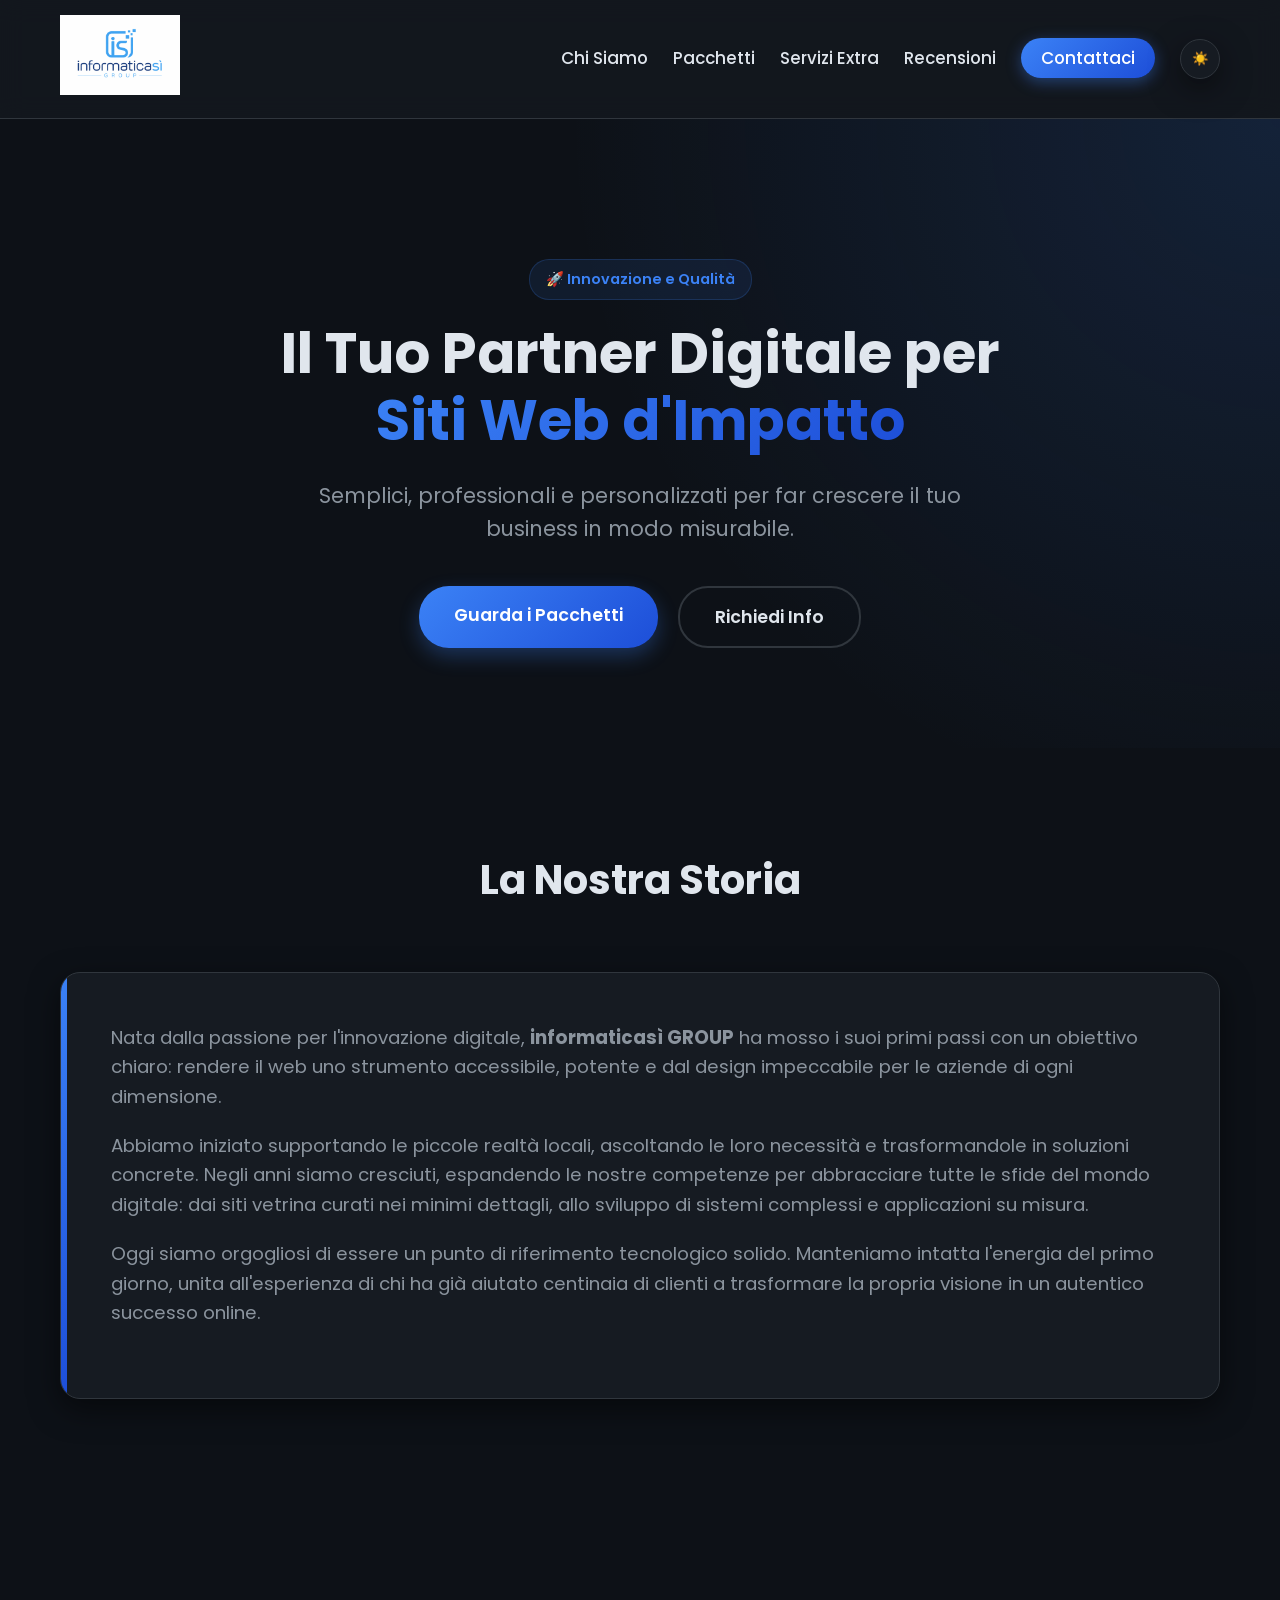
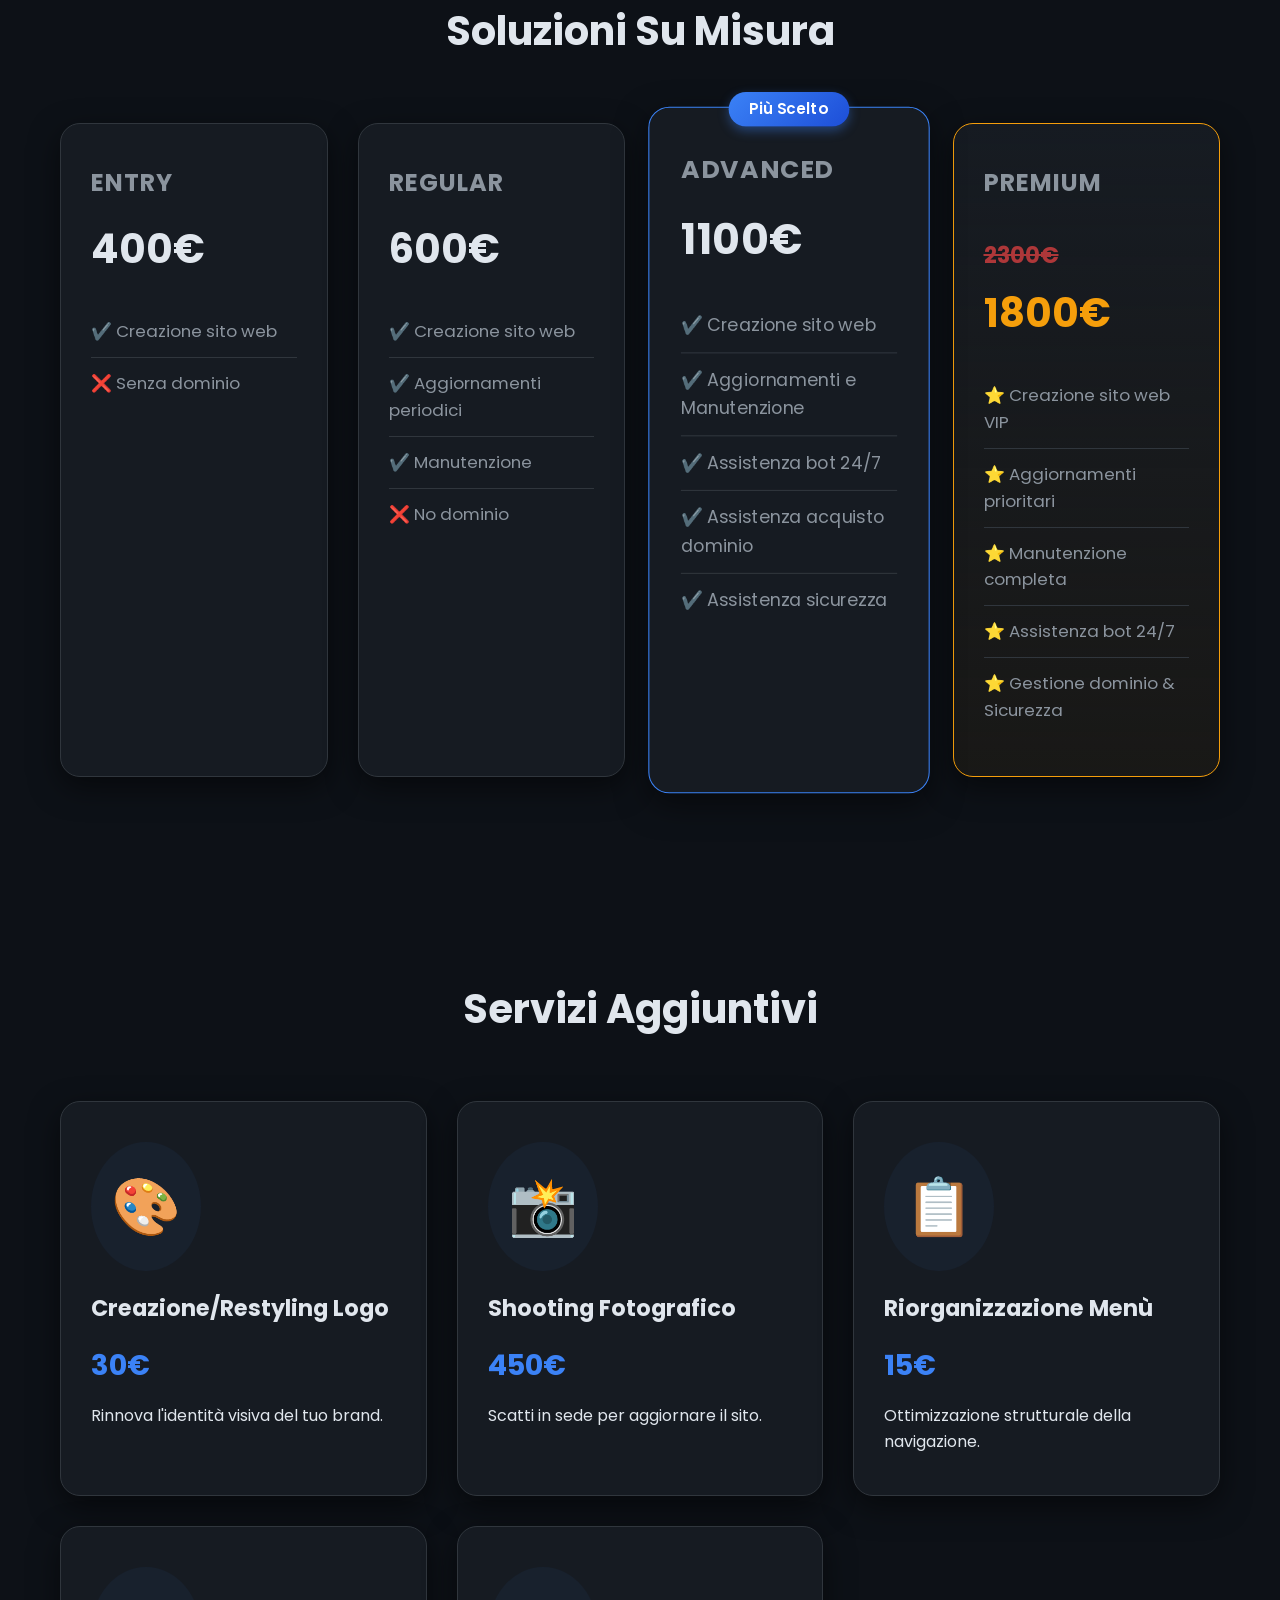
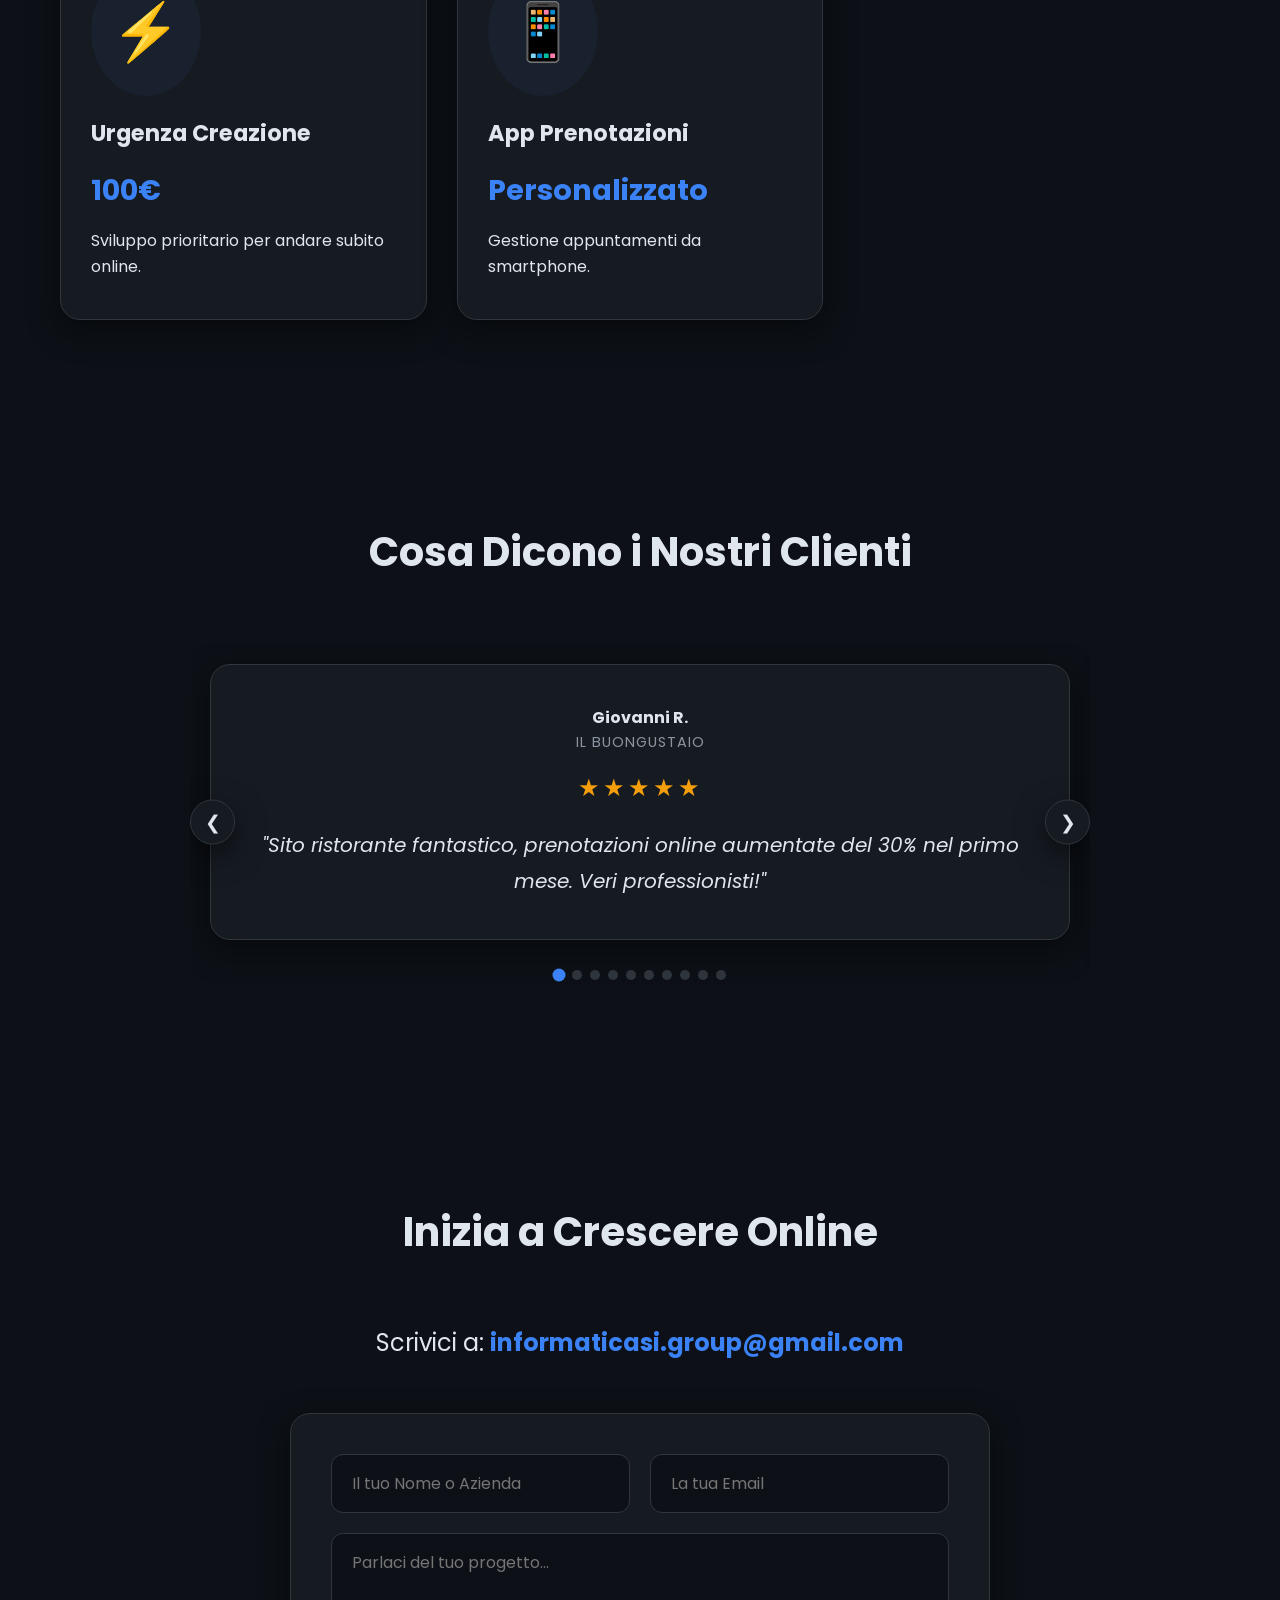
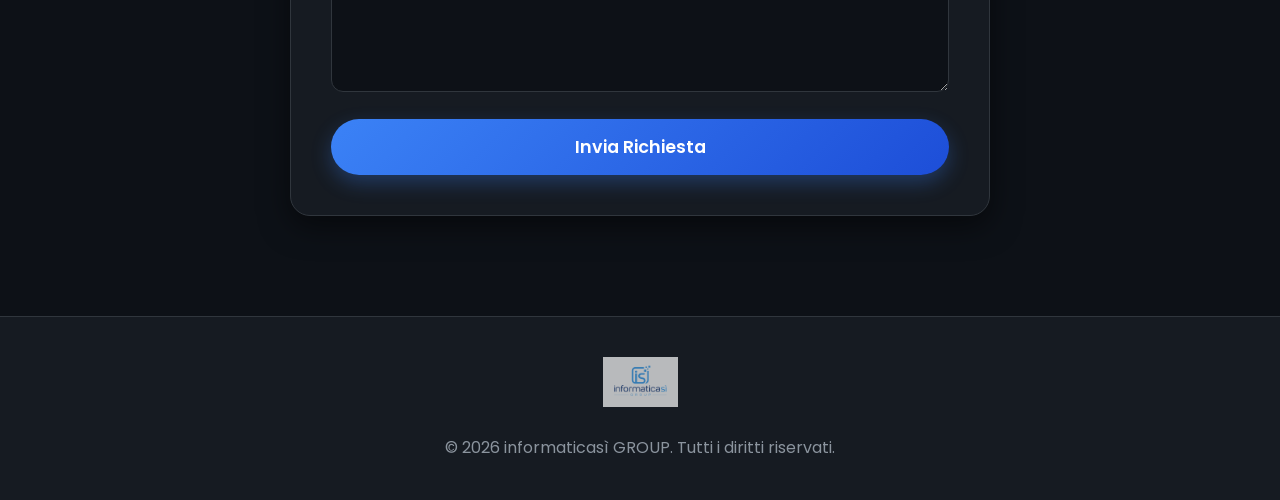
==== commit 7460d263: "." ====
--- a/index.html
+++ b/index.html
@@ -335,7 +335,7 @@
         </p>
 
         <form
-          action="https://formspree.io/f/IL_TUO_ID_FORMSPREE"
+          action="https://formspree.io/f/maqapvoq"
           method="POST"
           class="contact-form-modern"
         >
--- a/style.css
+++ b/style.css
@@ -150,7 +150,14 @@
 }
 .highlight {
   background: var(--primary-gradient);
+
+  /* Proprietà per Safari/Chrome */
+  -webkit-background-clip: text;
   -webkit-text-fill-color: transparent;
+
+  /* Proprietà Standard (per eliminare l'avviso e per compatibilità futura) */
+  background-clip: text;
+  color: transparent;
 }
 .hero-content p {
   font-size: 1.3rem;
